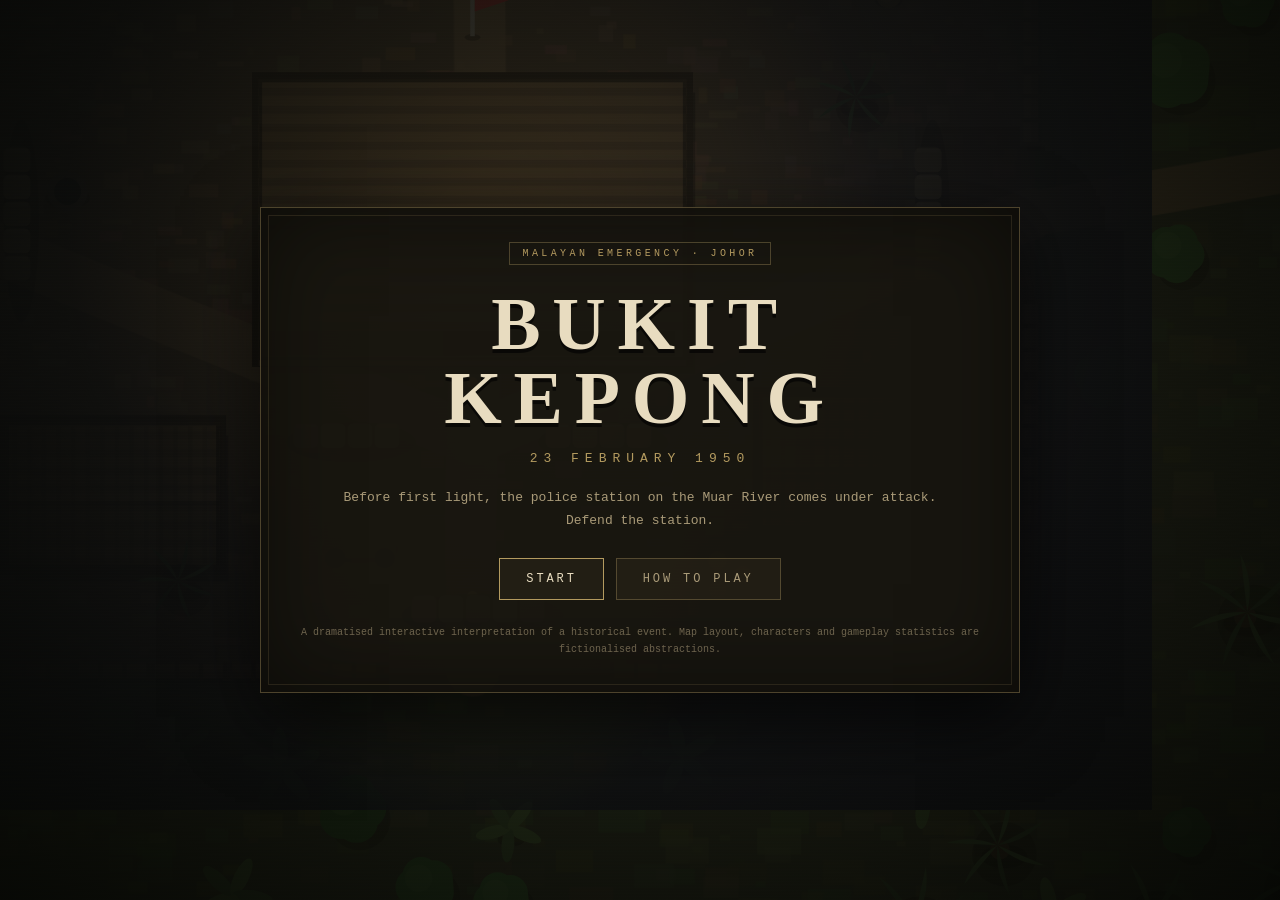
==== index.html @ 2d2f0939 "feat(phase-1): playable core — map, player, enemy/police AI, station, waves, HUD Top-down defensive " ====
<!DOCTYPE html>
<html lang="en">
<head>
<meta charset="utf-8">
<meta name="viewport" content="width=device-width,initial-scale=1">
<title>Bukit Kepong — 23 February 1950</title>
<link rel="stylesheet" href="style.css">
</head>
<body>

<canvas id="game"></canvas>

<!-- ============================ HEADS-UP DISPLAY ======================== -->
<div id="hud">
  <div class="hud-corner tl">
    <div class="hud-title">BUKIT KEPONG — 23 FEBRUARY 1950</div>
    <div class="hud-label">OBJECTIVE</div>
    <div id="txt-objective" class="hud-objective">Defend the police station.</div>
  </div>

  <div class="hud-corner tc">
    <div id="txt-time" class="hud-time">6:00</div>
    <div class="hud-sub"><span id="txt-wave">STAND TO</span> &nbsp;·&nbsp; <span id="txt-enemies">0 HOSTILES</span></div>
  </div>

  <div class="hud-corner tr">
    <canvas id="minimap" width="176" height="132"></canvas>
    <button id="btn-mute" class="ghost-btn">SOUND: ON</button>
  </div>

  <div class="hud-corner bl">
    <div class="meter">
      <span class="hud-label">HEALTH</span>
      <div class="bar-track"><div id="bar-health" class="bar-fill health"></div></div>
      <span id="txt-health" class="meter-num">100</span>
    </div>
    <div class="meter">
      <span class="hud-label">STATION</span>
      <div class="bar-track"><div id="bar-station" class="bar-fill station"></div></div>
      <span id="txt-station" class="meter-num">100%</span>
    </div>
  </div>

  <div class="hud-corner br">
    <div class="ammo-block">
      <div class="hud-label right">STEN Mk II</div>
      <div class="ammo-line"><span id="txt-ammo">32</span><i>/</i><span id="txt-reserve">224</span></div>
      <div id="reload-ind" class="reload"><span>RELOADING</span><div class="reload-track"><div id="reload-fill"></div></div></div>
    </div>
  </div>

  <div id="banner-wrap"><div id="banner"></div><div id="banner-sub"></div></div>
  <div id="low-health"></div>
</div>

<!-- ================================ SCREENS ============================= -->
<div id="screen-title" class="screen active">
  <div class="panel wide">
    <div class="stamp">MALAYAN EMERGENCY · JOHOR</div>
    <h1 class="title">BUKIT KEPONG</h1>
    <div class="subtitle">23 FEBRUARY 1950</div>
    <p class="tagline">Before first light, the police station on the Muar River comes under attack.<br>Defend the station.</p>
    <div class="btn-row">
      <button id="btn-start" class="btn primary">START</button>
      <button id="btn-howto" class="btn">HOW TO PLAY</button>
    </div>
    <p class="disclaimer">A dramatised interactive interpretation of a historical event.
      Map layout, characters and gameplay statistics are fictionalised abstractions.</p>
  </div>
</div>

<div id="screen-howto" class="screen">
  <div class="panel">
    <h2>HOW TO PLAY</h2>
    <ul class="keys">
      <li><b>W A S D</b> / <b>Arrows</b><span>Move</span></li>
      <li><b>Mouse</b><span>Aim</span></li>
      <li><b>Left Click</b><span>Fire the Sten gun</span></li>
      <li><b>R</b><span>Reload</span></li>
      <li><b>ESC</b> / <b>P</b><span>Pause</span></li>
      <li><b>M</b><span>Mute sound</span></li>
    </ul>
    <div class="brief">
      <p><b>Your orders.</b> Hold the station until first light. The building has its own
      structural integrity — if it is destroyed, the position is lost.</p>
      <p><b>Your section.</b> Constables hold the sandbag posts at each gate. They shoot,
      they take casualties, and they cannot be replaced. Support them.</p>
      <p><b>The enemy.</b> Communist insurgents advance in waves: riflemen fire from cover,
      rushers cut the wire and close to hand, marksmen shoot from the treeline.</p>
    </div>
    <div class="btn-row"><button id="btn-howto-back" class="btn">BACK</button></div>
  </div>
</div>

<div id="screen-pause" class="screen">
  <div class="panel">
    <h2>PAUSED</h2>
    <p class="tagline">The compound holds its breath.</p>
    <div class="btn-row">
      <button id="btn-resume" class="btn primary">RESUME</button>
      <button id="btn-pause-menu" class="btn">MAIN MENU</button>
    </div>
  </div>
</div>

<div id="screen-over" class="screen">
  <div class="panel">
    <div class="stamp red">POSITION LOST</div>
    <h2 id="over-title">THE STATION HAS FALLEN</h2>
    <ul id="over-stats" class="stats"></ul>
    <div class="btn-row">
      <button id="btn-retry" class="btn primary">RETRY</button>
      <button id="btn-over-menu" class="btn">MAIN MENU</button>
    </div>
  </div>
</div>

<div id="screen-win" class="screen">
  <div class="panel wide">
    <div class="stamp">DAWN · 23 FEBRUARY 1950</div>
    <h2>MISSION COMPLETE</h2>
    <ul id="stats-list" class="stats"></ul>
    <div class="note">
      <h3>HISTORICAL NOTE</h3>
      <p>On 23 February 1950, the police station at Bukit Kepong in Muar, Johor, was attacked
      before dawn by communist insurgents during the Malayan Emergency. A small number of
      police personnel, together with family members and auxiliaries present at the station,
      resisted the assault. The station was overrun and burnt, and many of its defenders were
      killed. The events are commemorated in Malaysia as an act of duty and resistance.</p>
      <p class="fine">This game is a dramatised interpretation, not a documentary reconstruction.
      The map layout, the wave structure, the ten-minute clock, the individual characters and
      every statistic in it are gameplay inventions. In particular, the "survive and hold"
      victory condition is a game objective and does not represent the historical outcome.
      For the actual history, consult published historical sources.</p>
    </div>
    <div class="btn-row">
      <button id="btn-win-again" class="btn primary">PLAY AGAIN</button>
      <button id="btn-win-menu" class="btn">MAIN MENU</button>
    </div>
  </div>
</div>

<script src="src/core.js"></script>
<script src="src/audio.js"></script>
<script src="src/world.js"></script>
<script src="src/fx.js"></script>
<script src="src/entities.js"></script>
<script src="src/ui.js"></script>
<script src="game.js"></script>
</body>
</html>
---- style.css ----
/* =============================================================================
   BUKIT KEPONG — presentation layer.
   Palette: muted earth, khaki, oil-lamp amber. Typewriter + slab type to suit
   a 1950s police-report aesthetic. No external fonts or images are loaded.
   ========================================================================== */
:root {
  --ink:        #e8dcc0;
  --ink-dim:    #a99a78;
  --paper:      #17170f;
  --khaki:      #b39a5f;
  --amber:      #dda43f;
  --blood:      #a8412f;
  --green:      #7bab6a;
  --panel:      rgba(24, 22, 15, 0.94);
  --edge:       rgba(190, 165, 106, 0.32);
  --mono: "Courier New", "Nimbus Mono", monospace;
  --slab: "Georgia", "Times New Roman", serif;
}

* { box-sizing: border-box; }
html, body {
  margin: 0; padding: 0; height: 100%; overflow: hidden;
  background: #0b0d07; color: var(--ink);
  font-family: var(--mono);
  -webkit-font-smoothing: antialiased;
}
body { cursor: default; }
body.in-game { cursor: none; }

#game { position: fixed; inset: 0; width: 100vw; height: 100vh; display: block; }

/* Custom crosshair drawn with CSS so it stays crisp */
body.in-game #game { cursor: crosshair; }

/* ============================== HUD ==================================== */
#hud {
  position: fixed; inset: 0; pointer-events: none;
  opacity: 0; transition: opacity .35s ease;
  text-shadow: 0 2px 4px rgba(0,0,0,.9);
}
body.in-game #hud { opacity: 1; }

.hud-corner { position: absolute; }
.tl { top: 16px; left: 18px; }
.tc { top: 12px; left: 50%; transform: translateX(-50%); text-align: center; }
.tr { top: 14px; right: 18px; text-align: right; }
.bl { bottom: 18px; left: 18px; }
.br { bottom: 18px; right: 18px; text-align: right; }

.hud-title {
  font-family: var(--slab); font-size: 13px; letter-spacing: .16em;
  color: var(--khaki); margin-bottom: 10px; opacity: .85;
}
.hud-label {
  font-size: 10px; letter-spacing: .28em; color: var(--ink-dim);
}
.hud-label.right { text-align: right; }
.hud-objective {
  font-size: 14px; letter-spacing: .06em; color: var(--ink);
  margin-top: 2px; max-width: 340px;
}
.hud-time {
  font-family: var(--slab); font-size: 34px; letter-spacing: .06em;
  color: var(--ink); line-height: 1;
}
.hud-sub { font-size: 11px; letter-spacing: .2em; color: var(--khaki); margin-top: 4px; }

.meter { display: flex; align-items: center; gap: 10px; margin-top: 8px; }
.meter .hud-label { width: 68px; }
.meter-num { font-size: 12px; color: var(--ink-dim); width: 42px; text-align: left; }
.bar-track {
  width: 210px; height: 13px; background: rgba(0,0,0,.6);
  border: 1px solid var(--edge); position: relative; overflow: hidden;
}
.bar-fill { height: 100%; width: 100%; transition: width .12s linear; }
.bar-fill.health  { background: linear-gradient(180deg, #9fce86, #5d8a4c); }
.bar-fill.station { background: linear-gradient(180deg, #d8b46a, #8d6f34); }
.bar-fill.crit    { background: linear-gradient(180deg, #d76a4a, #8b2f21); animation: pulse .7s infinite; }
@keyframes pulse { 50% { filter: brightness(1.5); } }
/* Segment ticks over the bars for a mechanical, period feel */
.bar-track::after {
  content: ""; position: absolute; inset: 0; pointer-events: none;
  background: repeating-linear-gradient(90deg, transparent 0 19px, rgba(0,0,0,.55) 19px 21px);
}

.ammo-line { font-family: var(--slab); font-size: 32px; line-height: 1; letter-spacing: .04em; }
.ammo-line i { color: var(--ink-dim); font-style: normal; font-size: 20px; margin: 0 4px; }
.ammo-line span:last-child { font-size: 18px; color: var(--ink-dim); }
.reload { height: 16px; margin-top: 6px; opacity: 0; transition: opacity .12s; }
.reload.on { opacity: 1; }
.reload span { font-size: 10px; letter-spacing: .24em; color: var(--amber); }
.reload-track { width: 130px; height: 4px; background: rgba(0,0,0,.6); border: 1px solid var(--edge); margin-left: auto; margin-top: 3px; }
#reload-fill { height: 100%; width: 0; background: var(--amber); }

#minimap {
  width: 176px; height: 132px; border: 1px solid var(--edge);
  background: rgba(0,0,0,.5); image-rendering: pixelated; display: block;
}
.ghost-btn {
  pointer-events: auto; margin-top: 8px; font-family: var(--mono); font-size: 10px;
  letter-spacing: .2em; padding: 5px 10px; color: var(--ink-dim);
  background: rgba(20,18,12,.8); border: 1px solid var(--edge); cursor: pointer;
}
.ghost-btn:hover { color: var(--ink); border-color: var(--khaki); }
.ghost-btn.off { color: var(--blood); }

#banner-wrap {
  position: absolute; top: 26%; left: 50%; transform: translateX(-50%);
  text-align: center; opacity: 0;
}
#banner-wrap.show { animation: bannerIn 2.6s ease forwards; }
@keyframes bannerIn {
  0%   { opacity: 0; letter-spacing: .5em; }
  12%  { opacity: 1; letter-spacing: .22em; }
  75%  { opacity: 1; }
  100% { opacity: 0; }
}
#banner {
  font-family: var(--slab); font-size: 40px; letter-spacing: .22em;
  color: var(--ink); text-shadow: 0 0 24px rgba(0,0,0,.9), 0 3px 0 rgba(0,0,0,.7);
}
#banner-sub { font-size: 12px; letter-spacing: .3em; color: var(--khaki); margin-top: 8px; }

#low-health {
  position: absolute; inset: 0; opacity: 0; transition: opacity .3s;
  background: radial-gradient(ellipse at center, transparent 45%, rgba(150,20,14,.75) 100%);
}

/* ============================= SCREENS ================================= */
.screen {
  position: fixed; inset: 0; display: none; align-items: center; justify-content: center;
  background:
    radial-gradient(ellipse at 50% 40%, rgba(30,26,16,.55), rgba(6,7,4,.94)),
    repeating-linear-gradient(0deg, rgba(255,255,255,.014) 0 1px, transparent 1px 3px);
  z-index: 10; padding: 24px; overflow-y: auto;
}
.screen.active { display: flex; }

.panel {
  width: min(560px, 94vw); background: var(--panel);
  border: 1px solid var(--edge); padding: 34px 38px;
  box-shadow: 0 24px 70px rgba(0,0,0,.7), inset 0 0 90px rgba(0,0,0,.5);
  position: relative; text-align: center;
}
.panel.wide { width: min(760px, 94vw); }
.panel::before {
  content: ""; position: absolute; inset: 7px; border: 1px solid rgba(190,165,106,.14);
  pointer-events: none;
}

.stamp {
  display: inline-block; font-size: 10px; letter-spacing: .34em; color: var(--khaki);
  border: 1px solid var(--edge); padding: 5px 12px; margin-bottom: 22px;
}
.stamp.red { color: var(--blood); border-color: rgba(168,65,47,.5); }

.title {
  font-family: var(--slab); font-size: clamp(40px, 8vw, 74px); margin: 0;
  letter-spacing: .16em; color: var(--ink); line-height: 1;
  text-shadow: 0 4px 0 rgba(0,0,0,.6);
}
.subtitle {
  font-size: 13px; letter-spacing: .46em; color: var(--khaki); margin: 16px 0 0;
}
h2 {
  font-family: var(--slab); font-size: clamp(24px, 4vw, 34px); letter-spacing: .16em;
  margin: 0 0 6px; color: var(--ink); font-weight: 400;
}
h3 { font-size: 11px; letter-spacing: .3em; color: var(--khaki); margin: 0 0 8px; }
.tagline { color: var(--ink-dim); font-size: 13px; line-height: 1.8; margin: 20px 0 26px; }
.disclaimer { color: rgba(169,154,120,.6); font-size: 10px; line-height: 1.7; margin: 24px 0 0; }

.btn-row { display: flex; gap: 12px; justify-content: center; flex-wrap: wrap; margin-top: 8px; }
.btn {
  font-family: var(--mono); font-size: 12px; letter-spacing: .24em;
  padding: 13px 26px; color: var(--ink-dim); background: rgba(40,36,24,.6);
  border: 1px solid var(--edge); cursor: pointer; transition: all .15s;
}
.btn:hover { color: #16150d; background: var(--khaki); border-color: var(--khaki); }
.btn.primary { color: var(--ink); border-color: var(--khaki); }
.btn.primary:hover { background: var(--amber); border-color: var(--amber); }

.keys { list-style: none; padding: 0; margin: 4px 0 24px; text-align: left; }
.keys li {
  display: flex; align-items: center; gap: 14px; padding: 7px 0;
  border-bottom: 1px dashed rgba(190,165,106,.14); font-size: 12px;
}
.keys b {
  min-width: 130px; color: var(--amber); font-weight: 400; letter-spacing: .12em;
}
.keys span { color: var(--ink-dim); }

.brief { text-align: left; font-size: 12px; line-height: 1.85; color: var(--ink-dim); margin-bottom: 22px; }
.brief b { color: var(--khaki); font-weight: 400; }

.stats { list-style: none; padding: 0; margin: 22px 0; text-align: left; }
.stats li {
  display: flex; justify-content: space-between; padding: 8px 2px;
  border-bottom: 1px dashed rgba(190,165,106,.16); font-size: 12px; color: var(--ink-dim);
}
.stats b { color: var(--ink); font-weight: 400; }

.note {
  text-align: left; border-top: 1px solid var(--edge); padding-top: 18px; margin-top: 8px;
}
.note p { font-size: 12px; line-height: 1.9; color: var(--ink-dim); margin: 0 0 12px; }
.note .fine { font-size: 10.5px; line-height: 1.8; color: rgba(169,154,120,.62); }

@media (max-width: 620px) {
  .bar-track { width: 130px; }
  .hud-time { font-size: 26px; }
  #minimap { width: 120px; height: 90px; }
  .panel { padding: 26px 20px; }
}
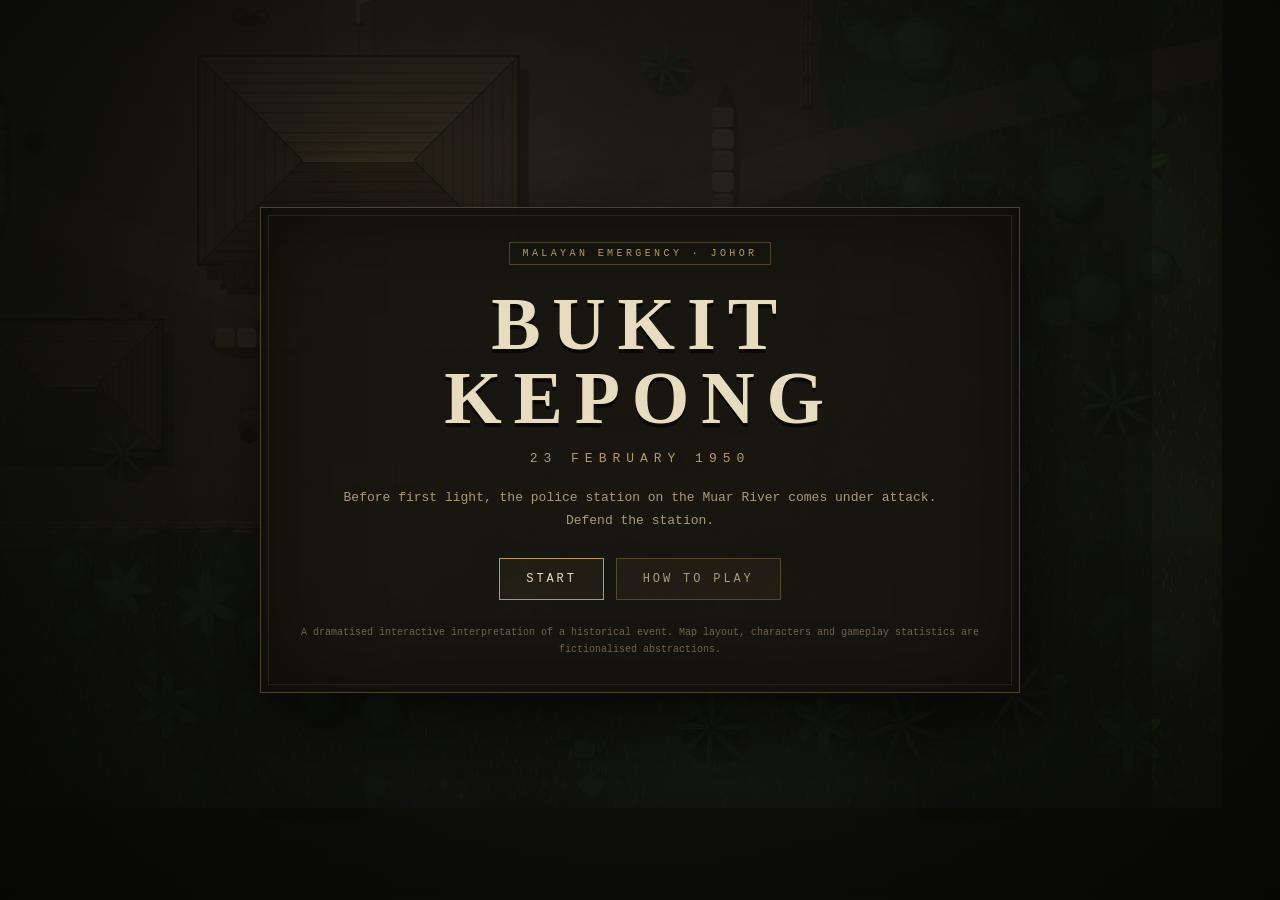
==== commit a705a25c: "feat(phase-2,3): visual polish, historical detail, fire mechanic and balance Phase 2 — polish: - Rew" ====
--- a/index.html
+++ b/index.html
@@ -19,7 +19,7 @@
   </div>
 
   <div class="hud-corner tc">
-    <div id="txt-time" class="hud-time">6:00</div>
+    <div id="txt-time" class="hud-time">5:00</div>
     <div class="hud-sub"><span id="txt-wave">STAND TO</span> &nbsp;·&nbsp; <span id="txt-enemies">0 HOSTILES</span></div>
   </div>
 
@@ -32,12 +32,17 @@
     <div class="meter">
       <span class="hud-label">HEALTH</span>
       <div class="bar-track"><div id="bar-health" class="bar-fill health"></div></div>
-      <span id="txt-health" class="meter-num">100</span>
+      <span id="txt-health" class="meter-num">150</span>
     </div>
     <div class="meter">
       <span class="hud-label">STATION</span>
       <div class="bar-track"><div id="bar-station" class="bar-fill station"></div></div>
       <span id="txt-station" class="meter-num">100%</span>
+    </div>
+    <div class="meter">
+      <span class="hud-label">SECTION</span>
+      <div id="section-pips" class="pips"></div>
+      <span id="txt-section" class="meter-num">6/6</span>
     </div>
   </div>
 
@@ -77,16 +82,20 @@
       <li><b>Mouse</b><span>Aim</span></li>
       <li><b>Left Click</b><span>Fire the Sten gun</span></li>
       <li><b>R</b><span>Reload</span></li>
+      <li><b>SPACE</b><span>Beat out fires (stand at the flames)</span></li>
       <li><b>ESC</b> / <b>P</b><span>Pause</span></li>
       <li><b>M</b><span>Mute sound</span></li>
     </ul>
     <div class="brief">
-      <p><b>Your orders.</b> Hold the station until first light. The building has its own
+      <p><b>Your orders.</b> Hold the station for five minutes, until first light. The building has its own
       structural integrity — if it is destroyed, the position is lost.</p>
       <p><b>Your section.</b> Constables hold the sandbag posts at each gate. They shoot,
       they take casualties, and they cannot be replaced. Support them.</p>
       <p><b>The enemy.</b> Communist insurgents advance in waves: riflemen fire from cover,
       rushers cut the wire and close to hand, marksmen shoot from the treeline.</p>
+      <p><b>Fire.</b> Attackers who reach the walls will try to set the attap alight. A fire
+      eats the station's integrity until it is put out — run to the flames and hold
+      <b>SPACE</b>. Leaving the firing line to do it is the hardest call you will make.</p>
     </div>
     <div class="btn-row"><button id="btn-howto-back" class="btn">BACK</button></div>
   </div>
--- a/style.css
+++ b/style.css
@@ -30,7 +30,10 @@
 #game { position: fixed; inset: 0; width: 100vw; height: 100vh; display: block; }
 
 /* Custom crosshair drawn with CSS so it stays crisp */
-body.in-game #game { cursor: crosshair; }
+body.in-game #game { cursor: none; }
+/* Overlays always get a real pointer back */
+.screen.active, .ghost-btn { cursor: default; }
+.screen.active .btn { cursor: pointer; }
 
 /* ============================== HUD ==================================== */
 #hud {
@@ -83,6 +86,13 @@
   background: repeating-linear-gradient(90deg, transparent 0 19px, rgba(0,0,0,.55) 19px 21px);
 }
 
+.pips { width: 210px; display: flex; gap: 5px; align-items: center; }
+.pips i {
+  width: 13px; height: 13px; border: 1px solid var(--edge);
+  background: linear-gradient(180deg, #9fce86, #5d8a4c); display: block;
+}
+.pips i.down { background: rgba(0,0,0,.5); border-color: rgba(168,65,47,.45); }
+
 .ammo-line { font-family: var(--slab); font-size: 32px; line-height: 1; letter-spacing: .04em; }
 .ammo-line i { color: var(--ink-dim); font-style: normal; font-size: 20px; margin: 0 4px; }
 .ammo-line span:last-child { font-size: 18px; color: var(--ink-dim); }
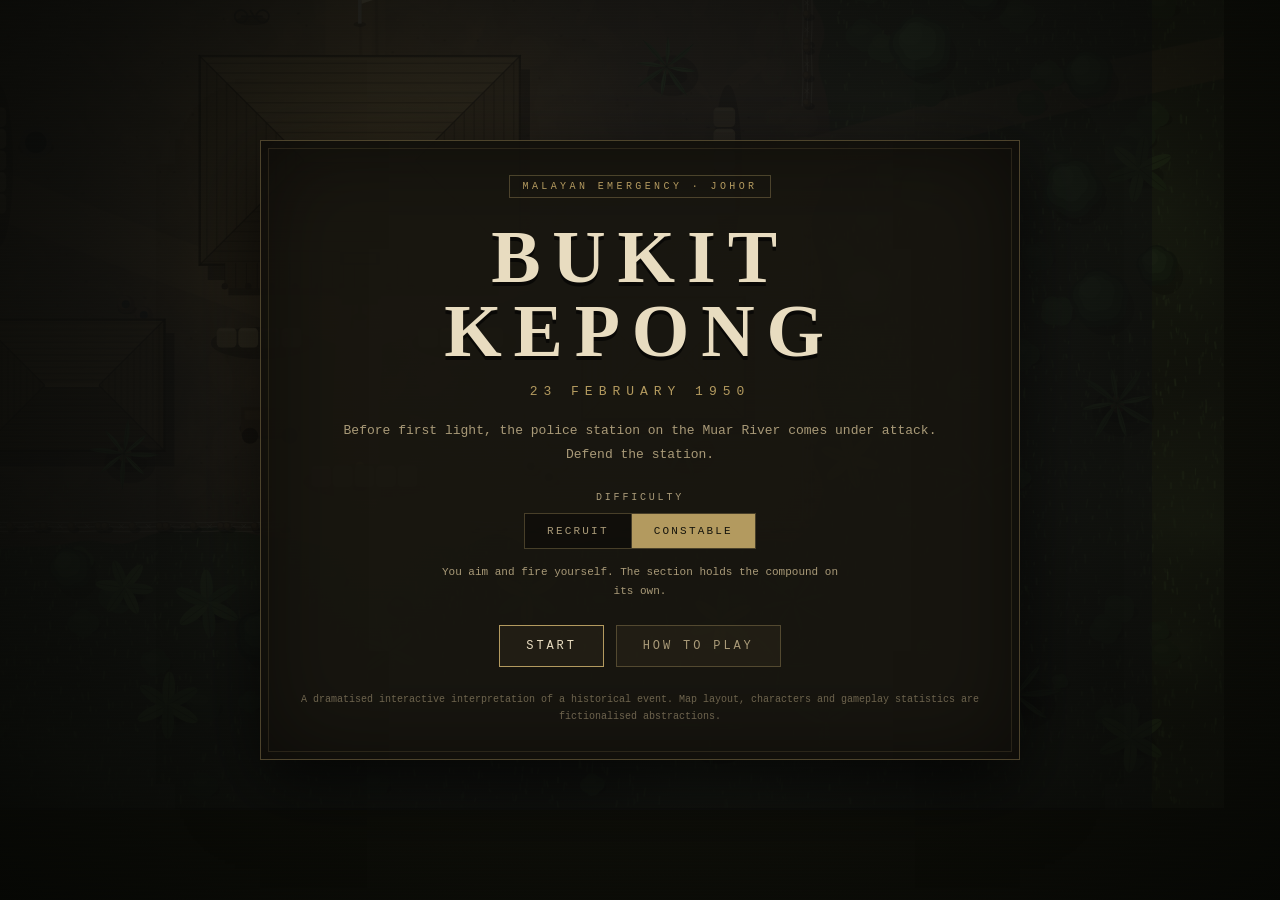
==== commit e469e5f1: "feat: RECRUIT difficulty with assisted aim and automatic fire Title-screen difficulty selector with " ====
--- a/index.html
+++ b/index.html
@@ -50,6 +50,7 @@
     <div class="ammo-block">
       <div class="hud-label right">STEN Mk II</div>
       <div class="ammo-line"><span id="txt-ammo">32</span><i>/</i><span id="txt-reserve">224</span></div>
+      <div id="assist-chip" class="assist">ASSISTED AIM</div>
       <div id="reload-ind" class="reload"><span>RELOADING</span><div class="reload-track"><div id="reload-fill"></div></div></div>
     </div>
   </div>
@@ -65,6 +66,15 @@
     <h1 class="title">BUKIT KEPONG</h1>
     <div class="subtitle">23 FEBRUARY 1950</div>
     <p class="tagline">Before first light, the police station on the Muar River comes under attack.<br>Defend the station.</p>
+    <div class="difficulty">
+      <div class="hud-label">DIFFICULTY</div>
+      <div class="seg" id="difficulty-row">
+        <button class="seg-btn" data-diff="easy">RECRUIT</button>
+        <button class="seg-btn active" data-diff="normal">CONSTABLE</button>
+      </div>
+      <p class="seg-note" id="difficulty-note">You aim and fire yourself. The section holds the compound on its own.</p>
+    </div>
+
     <div class="btn-row">
       <button id="btn-start" class="btn primary">START</button>
       <button id="btn-howto" class="btn">HOW TO PLAY</button>
@@ -81,6 +91,7 @@
       <li><b>W A S D</b> / <b>Arrows</b><span>Move</span></li>
       <li><b>Mouse</b><span>Aim</span></li>
       <li><b>Left Click</b><span>Fire the Sten gun</span></li>
+      <li><b>RECRUIT mode</b><span>Aims and fires for you — you still choose the target by pointing</span></li>
       <li><b>R</b><span>Reload</span></li>
       <li><b>SPACE</b><span>Beat out fires (stand at the flames)</span></li>
       <li><b>ESC</b> / <b>P</b><span>Pause</span></li>
--- a/style.css
+++ b/style.css
@@ -180,6 +180,30 @@
 .tagline { color: var(--ink-dim); font-size: 13px; line-height: 1.8; margin: 20px 0 26px; }
 .disclaimer { color: rgba(169,154,120,.6); font-size: 10px; line-height: 1.7; margin: 24px 0 0; }
 
+.difficulty { margin: 6px 0 24px; }
+.difficulty .hud-label { margin-bottom: 10px; }
+.seg {
+  display: inline-flex; border: 1px solid var(--edge); background: rgba(0,0,0,.35);
+}
+.seg-btn {
+  font-family: var(--mono); font-size: 11px; letter-spacing: .2em;
+  padding: 11px 22px; color: var(--ink-dim); background: transparent;
+  border: 0; border-right: 1px solid var(--edge); cursor: pointer; transition: all .15s;
+}
+.seg-btn:last-child { border-right: 0; }
+.seg-btn:hover { color: var(--ink); }
+.seg-btn.active { background: var(--khaki); color: #16150d; }
+.seg-note {
+  font-size: 11px; line-height: 1.7; color: var(--ink-dim);
+  margin: 14px auto 0; max-width: 420px; min-height: 34px;
+}
+
+.assist {
+  display: none; font-size: 10px; letter-spacing: .22em; color: var(--amber);
+  border: 1px solid rgba(221,164,63,.4); padding: 3px 8px; margin-top: 8px;
+}
+.assist.on { display: inline-block; }
+
 .btn-row { display: flex; gap: 12px; justify-content: center; flex-wrap: wrap; margin-top: 8px; }
 .btn {
   font-family: var(--mono); font-size: 12px; letter-spacing: .24em;
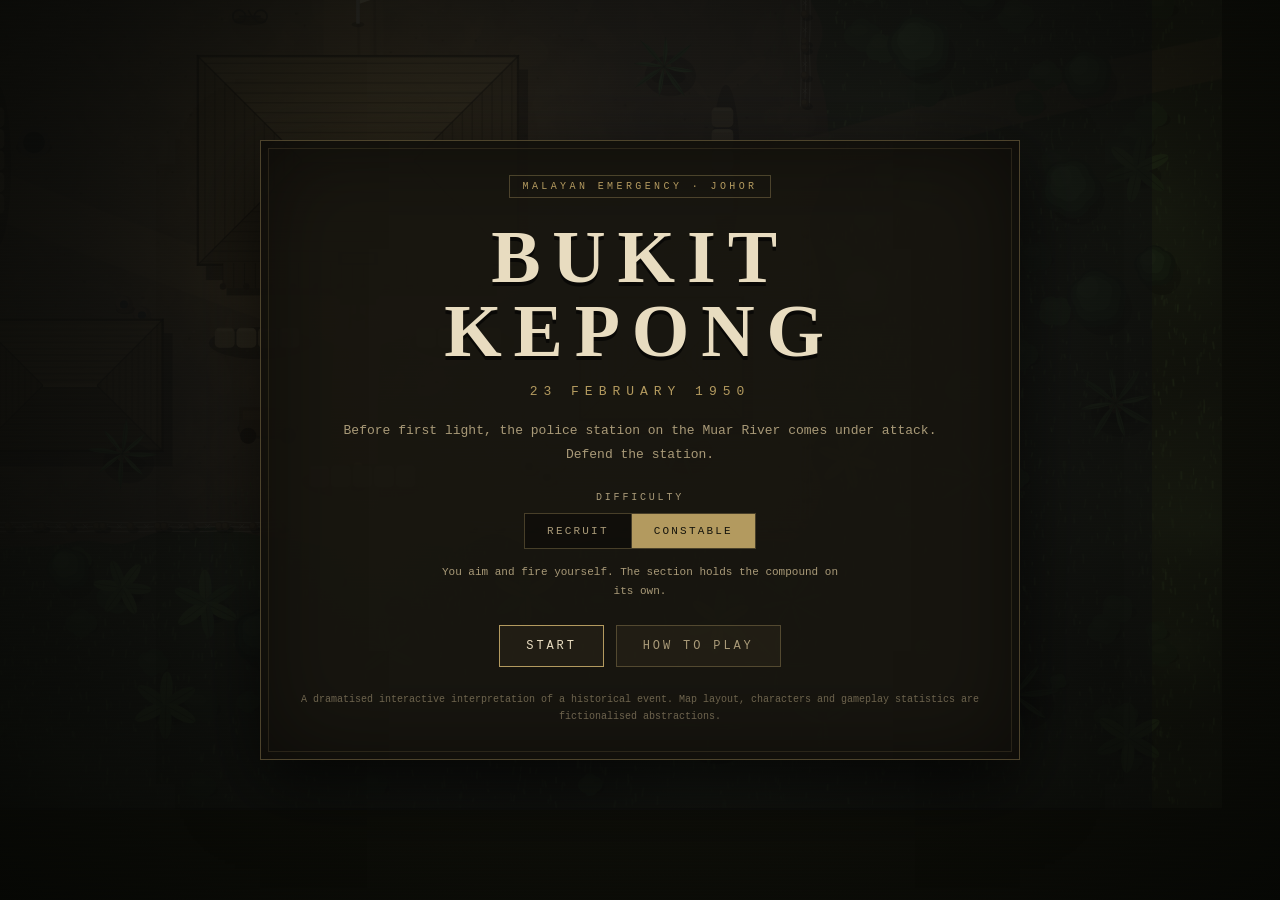
==== commit 95bd1780: "fix: burst discipline for assisted fire, and an ammunition crate The assisted trigger held the Sten " ====
--- a/index.html
+++ b/index.html
@@ -49,7 +49,7 @@
   <div class="hud-corner br">
     <div class="ammo-block">
       <div class="hud-label right">STEN Mk II</div>
-      <div class="ammo-line"><span id="txt-ammo">32</span><i>/</i><span id="txt-reserve">224</span></div>
+      <div class="ammo-line" id="ammo-line"><span id="txt-ammo">32</span><i>/</i><span id="txt-reserve">224</span></div>
       <div id="assist-chip" class="assist">ASSISTED AIM</div>
       <div id="reload-ind" class="reload"><span>RELOADING</span><div class="reload-track"><div id="reload-fill"></div></div></div>
     </div>
--- a/style.css
+++ b/style.css
@@ -96,6 +96,9 @@
 .ammo-line { font-family: var(--slab); font-size: 32px; line-height: 1; letter-spacing: .04em; }
 .ammo-line i { color: var(--ink-dim); font-style: normal; font-size: 20px; margin: 0 4px; }
 .ammo-line span:last-child { font-size: 18px; color: var(--ink-dim); }
+/* Reserve turns warm and breathes once you are down to your last magazines. */
+.ammo-line.low span:last-child { color: #e0a45c; animation: ammoLow 1.1s ease-in-out infinite; }
+@keyframes ammoLow { 50% { opacity: .45; } }
 .reload { height: 16px; margin-top: 6px; opacity: 0; transition: opacity .12s; }
 .reload.on { opacity: 1; }
 .reload span { font-size: 10px; letter-spacing: .24em; color: var(--amber); }
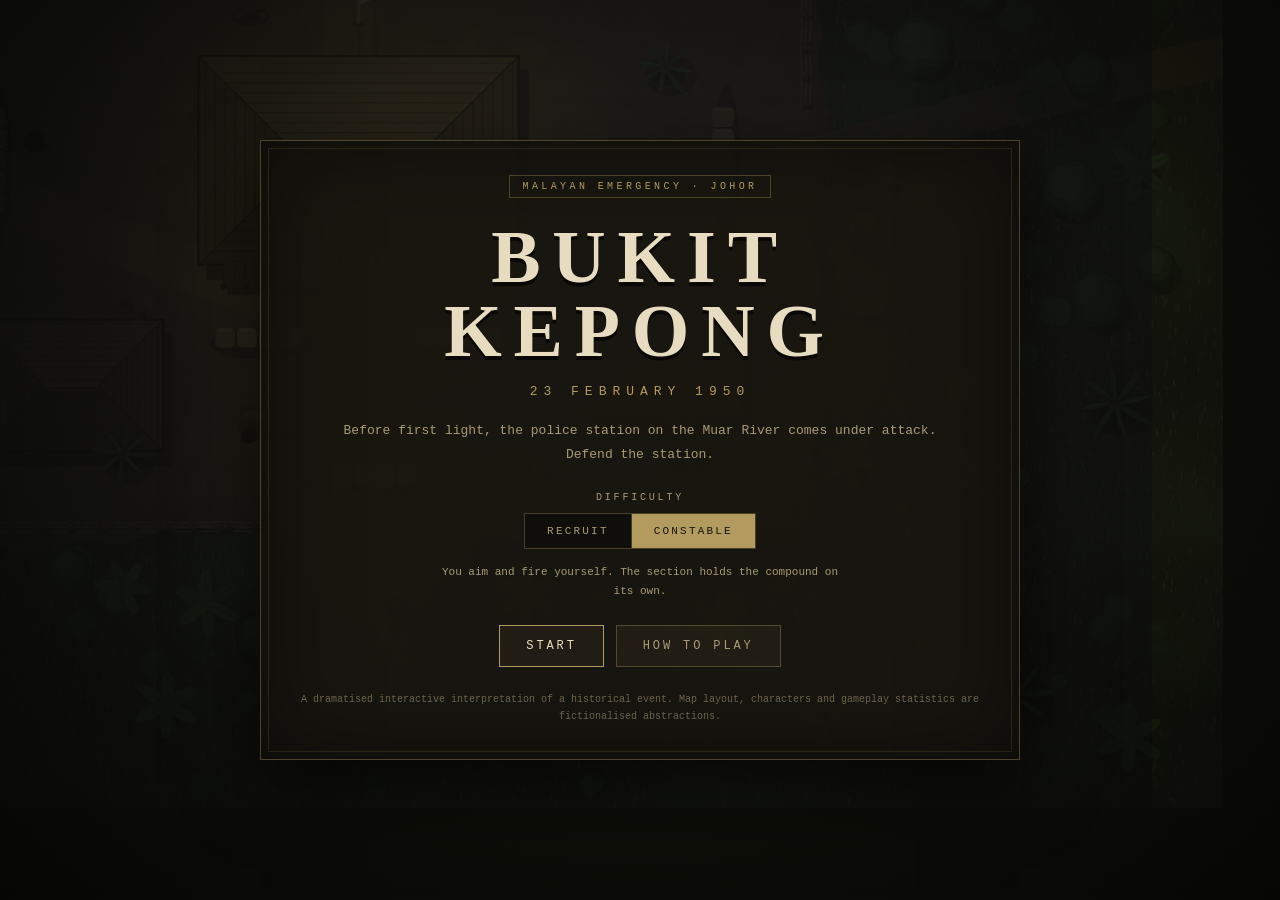
==== commit 8faf8177: "feat: end-of-mission scoring graded on kills, ammunition and the position Every run now ends with an" ====
--- a/index.html
+++ b/index.html
@@ -107,6 +107,12 @@
       <p><b>Fire.</b> Attackers who reach the walls will try to set the attap alight. A fire
       eats the station's integrity until it is put out — run to the flames and hold
       <b>SPACE</b>. Leaving the firing line to do it is the hardest call you will make.</p>
+      <p><b>Ammunition.</b> You carry what you carry. The section's crate sits on the station
+      veranda — stand at it to fill your pouches. Its stock is finite and is only made up
+      between assaults, so every burst is spent from somewhere.</p>
+      <p><b>Scoring.</b> The run is graded at the end, win or lose: attackers accounted for, the
+      rounds it took to account for them, the building, the section, the fires, the time held.
+      RECRUIT aims and fires for you, so it scores at 0.6&times;.</p>
     </div>
     <div class="btn-row"><button id="btn-howto-back" class="btn">BACK</button></div>
   </div>
@@ -127,6 +133,7 @@
   <div class="panel">
     <div class="stamp red">POSITION LOST</div>
     <h2 id="over-title">THE STATION HAS FALLEN</h2>
+    <div id="over-score" class="score"></div>
     <ul id="over-stats" class="stats"></ul>
     <div class="btn-row">
       <button id="btn-retry" class="btn primary">RETRY</button>
@@ -139,6 +146,7 @@
   <div class="panel wide">
     <div class="stamp">DAWN · 23 FEBRUARY 1950</div>
     <h2>MISSION COMPLETE</h2>
+    <div id="win-score" class="score"></div>
     <ul id="stats-list" class="stats"></ul>
     <div class="note">
       <h3>HISTORICAL NOTE</h3>
@@ -165,6 +173,7 @@
 <script src="src/world.js"></script>
 <script src="src/fx.js"></script>
 <script src="src/entities.js"></script>
+<script src="src/score.js"></script>
 <script src="src/ui.js"></script>
 <script src="game.js"></script>
 </body>
--- a/style.css
+++ b/style.css
@@ -230,12 +230,37 @@
 .brief { text-align: left; font-size: 12px; line-height: 1.85; color: var(--ink-dim); margin-bottom: 22px; }
 .brief b { color: var(--khaki); font-weight: 400; }
 
-.stats { list-style: none; padding: 0; margin: 22px 0; text-align: left; }
+.stats { list-style: none; padding: 0; margin: 18px 0 22px; text-align: left; }
 .stats li {
-  display: flex; justify-content: space-between; padding: 8px 2px;
+  display: flex; align-items: baseline; gap: 10px; padding: 8px 2px;
   border-bottom: 1px dashed rgba(190,165,106,.16); font-size: 12px; color: var(--ink-dim);
 }
-.stats b { color: var(--ink); font-weight: 400; }
+.stats li span { flex: 1; }
+.stats b { color: var(--ink); font-weight: 400; text-align: right; }
+/* Points column of the after-action breakdown. */
+.stats em {
+  font-style: normal; min-width: 68px; text-align: right;
+  font-family: var(--slab); font-size: 13px; color: var(--ink-dim);
+}
+.stats em.up { color: var(--green); }
+.stats em.down { color: var(--blood); }
+.stats em.nil { color: rgba(169,154,120,.4); }
+.stats li.sum { border-bottom: none; border-top: 1px solid var(--edge); color: var(--ink); }
+.stats li.sum em { color: var(--ink); }
+
+/* --- Final score ------------------------------------------------------- */
+.score { text-align: center; margin: 20px 0 4px; }
+.score-label { font-size: 10px; letter-spacing: .28em; color: var(--ink-dim); }
+.score-total {
+  font-family: var(--slab); font-size: 58px; line-height: 1.1; color: var(--amber);
+  letter-spacing: .02em; text-shadow: 0 2px 18px rgba(221,164,63,.28);
+}
+.score .citation {
+  font-size: 11px; letter-spacing: .3em; color: var(--khaki);
+  border-top: 1px solid var(--edge); display: inline-block; padding-top: 8px; margin-top: 2px;
+}
+.score .best { font-size: 10px; letter-spacing: .2em; color: var(--ink-dim); margin-top: 10px; }
+.score .best.new { color: var(--amber); animation: ammoLow 1.4s ease-in-out infinite; }
 
 .note {
   text-align: left; border-top: 1px solid var(--edge); padding-top: 18px; margin-top: 8px;
